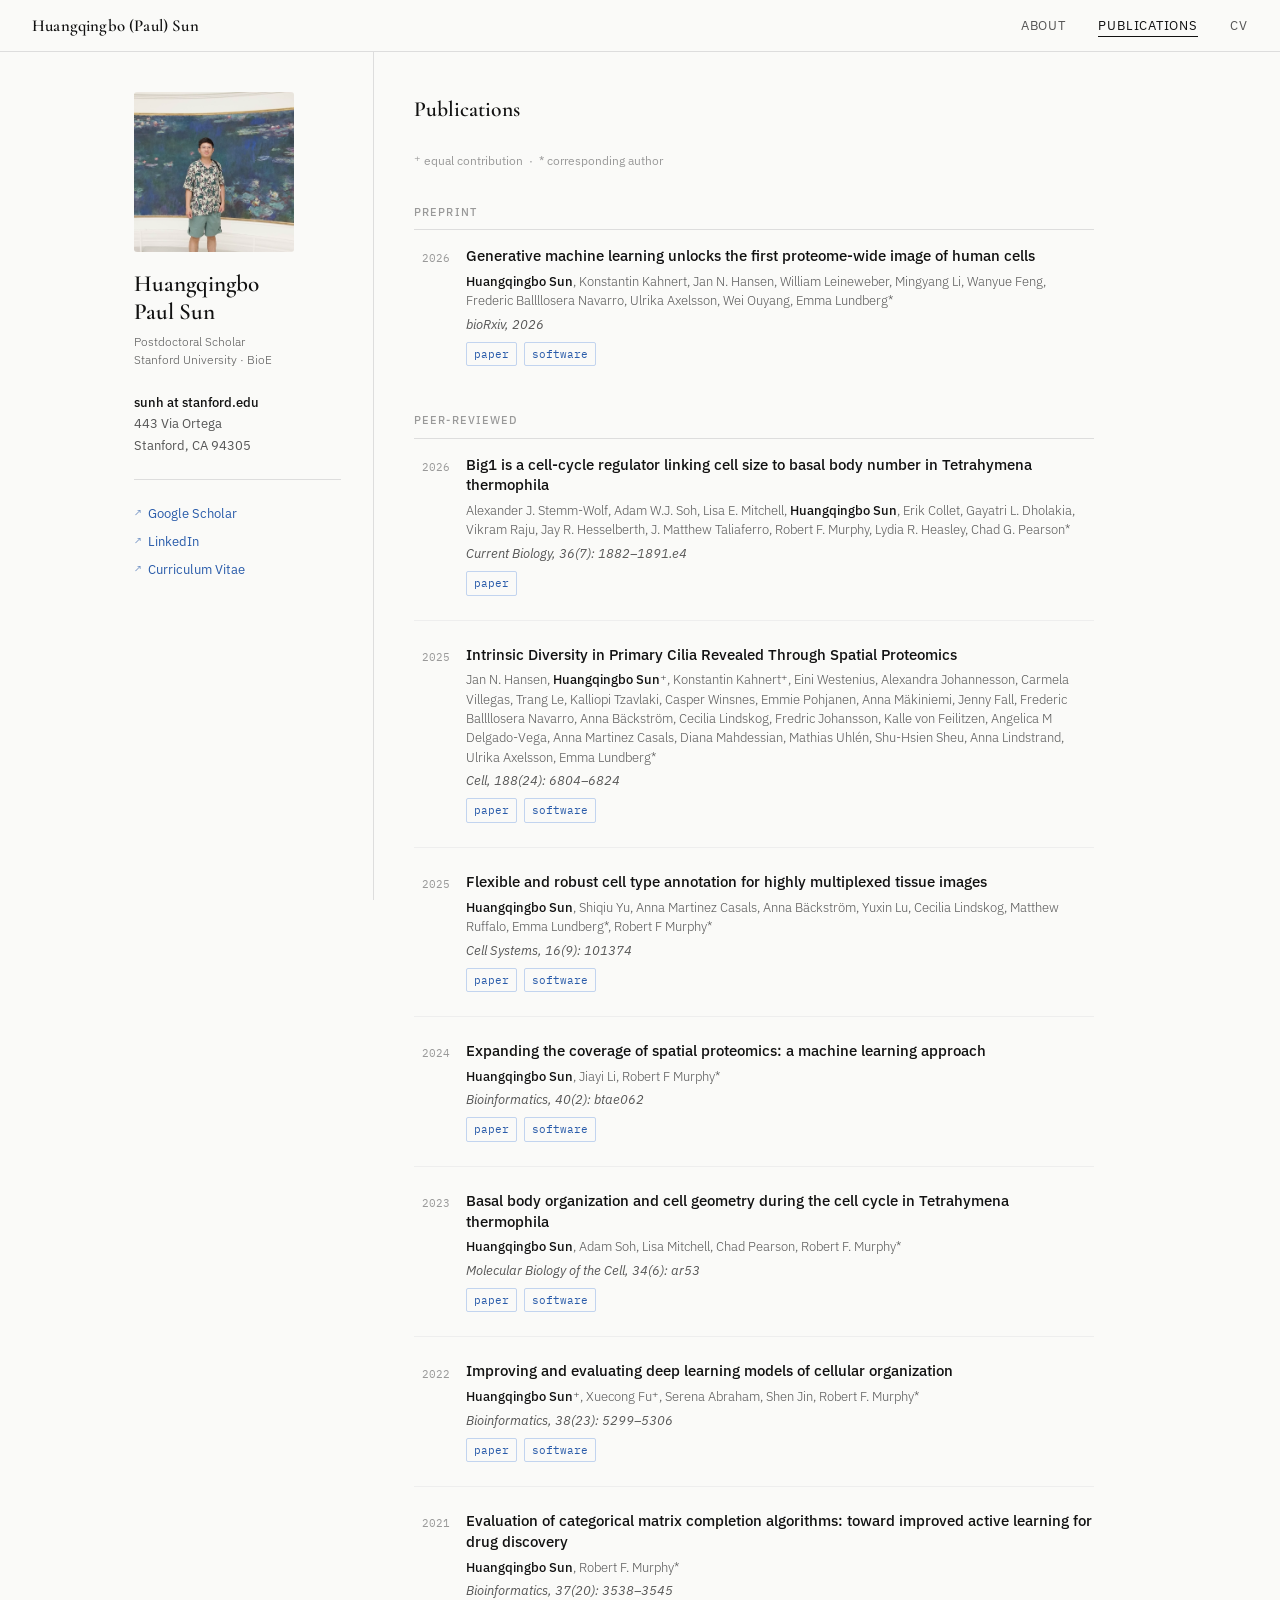
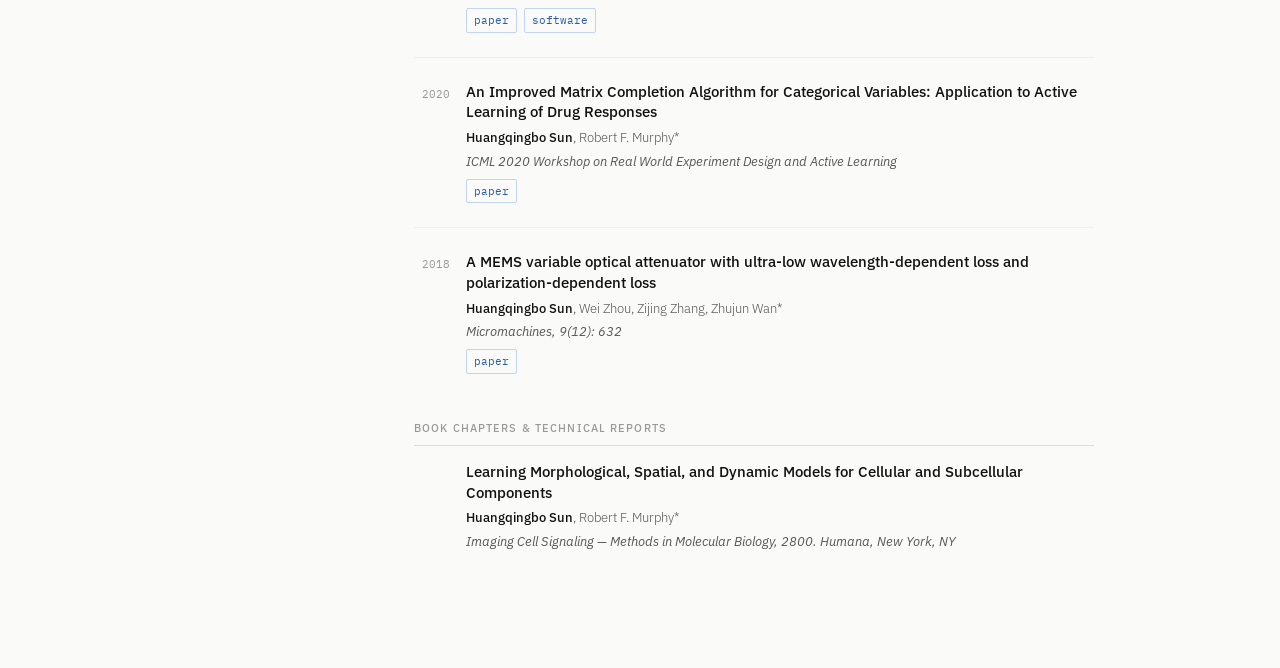
==== publications.html @ 9a3fd942 "may 15" ====
<!DOCTYPE html>
<html lang="en">
<head>
  <meta charset="utf-8">
  <meta name="viewport" content="width=device-width, initial-scale=1">
  <title>Publications — Huangqingbo (Paul) Sun</title>
  <link rel="preconnect" href="https://fonts.googleapis.com">
  <link href="https://fonts.googleapis.com/css2?family=Cormorant+Garamond:ital,wght@0,400;0,600;1,400&family=IBM+Plex+Sans:wght@300;400;500&family=IBM+Plex+Mono:wght@400&display=swap" rel="stylesheet">
  <link rel="stylesheet" href="style.css">
</head>
<body>

<header>
  <a href="index.html" class="site-name">Huangqingbo (Paul) Sun</a>
  <nav>
    <a href="index.html">About</a>
    <a href="publications.html" class="active">Publications</a>
    <a href="Curriculum Vitae Paul.pdf">CV</a>
  </nav>
</header>

<div class="shell">
  <aside>
    <img src="img/photo2.jpg" alt="Huangqingbo Sun">
    <div class="aside-text">
      <div class="name">Huangqingbo<br>Paul Sun</div>
      <div class="title-line">Postdoctoral Scholar<br>Stanford University · BioE</div>
      <div class="contact-block">
        <strong>sunh at stanford.edu</strong><br>
        443 Via Ortega<br>
        Stanford, CA 94305
      </div>
      <ul class="sidebar-links">
        <li><a href="https://scholar.google.com/citations?user=6f1FRVIAAAAJ">Google Scholar</a></li>
        <li><a href="https://www.linkedin.com/in/huangqingbo-sun-7197a1194/">LinkedIn</a></li>
        <li><a href="Curriculum Vitae Paul.pdf">Curriculum Vitae</a></li>
      </ul>
    </div>
  </aside>

  <main>
    <div class="section-head">
      <h2>Publications</h2>
    </div>
    <p class="pub-note">⁺ equal contribution &nbsp;·&nbsp; * corresponding author</p>

    <!-- Preprints -->
    <div class="pub-group">
      <div class="pub-group-label">Preprint</div>

      <div class="pub">
        <div class="pub-year">2026</div>
        <div class="pub-body">
          <div class="pub-title">Generative machine learning unlocks the first proteome-wide image of human cells</div>
          <div class="pub-authors">
            <strong>Huangqingbo Sun</strong>, Konstantin Kahnert, Jan N. Hansen, William Leineweber, Mingyang Li,
            Wanyue Feng, Frederic Ballllosera Navarro, Ulrika Axelsson, Wei Ouyang, Emma Lundberg*
          </div>
          <div class="pub-venue">bioRxiv, 2026</div>
          <div class="pub-links">
            <a class="pub-link" href="https://www.biorxiv.org/content/10.64898/2026.03.31.715748v1">paper</a>
            <a class="pub-link" href="https://github.com/CellProfiling/ProtiCelli">software</a>
          </div>
        </div>
      </div>
    </div>

    <!-- Peer-reviewed -->
    <div class="pub-group">
      <div class="pub-group-label">Peer-reviewed</div>

      <div class="pub">
        <div class="pub-year">2026</div>
        <div class="pub-body">
          <div class="pub-title">Big1 is a cell-cycle regulator linking cell size to basal body number in Tetrahymena thermophila</div>
          <div class="pub-authors">
            Alexander J. Stemm-Wolf, Adam W.J. Soh, Lisa E. Mitchell, <strong>Huangqingbo Sun</strong>, Erik Collet,
            Gayatri L. Dholakia, Vikram Raju, Jay R. Hesselberth, J. Matthew Taliaferro, Robert F. Murphy,
            Lydia R. Heasley, Chad G. Pearson*
          </div>
          <div class="pub-venue">Current Biology, 36(7): 1882–1891.e4</div>
          <div class="pub-links">
            <a class="pub-link" href="https://www.cell.com/current-biology/fulltext/S0960-9822(26)00252-6">paper</a>
          </div>
        </div>
      </div>

      <div class="pub">
        <div class="pub-year">2025</div>
        <div class="pub-body">
          <div class="pub-title">Intrinsic Diversity in Primary Cilia Revealed Through Spatial Proteomics</div>
          <div class="pub-authors">
            Jan N. Hansen, <strong>Huangqingbo Sun</strong>⁺, Konstantin Kahnert⁺, Eini Westenius, Alexandra Johannesson,
            Carmela Villegas, Trang Le, Kalliopi Tzavlaki, Casper Winsnes, Emmie Pohjanen, Anna Mäkiniemi, Jenny Fall,
            Frederic Ballllosera Navarro, Anna Bäckström, Cecilia Lindskog, Fredric Johansson, Kalle von Feilitzen,
            Angelica M Delgado-Vega, Anna Martinez Casals, Diana Mahdessian, Mathias Uhlén, Shu-Hsien Sheu,
            Anna Lindstrand, Ulrika Axelsson, Emma Lundberg*
          </div>
          <div class="pub-venue">Cell, 188(24): 6804–6824</div>
          <div class="pub-links">
            <a class="pub-link" href="https://www.cell.com/cell/fulltext/S0092-8674(25)01029-3">paper</a>
            <a class="pub-link" href="https://github.com/CellProfiling/HPA_Cilia_Study_Code">software</a>
          </div>
        </div>
      </div>

      <div class="pub">
        <div class="pub-year">2025</div>
        <div class="pub-body">
          <div class="pub-title">Flexible and robust cell type annotation for highly multiplexed tissue images</div>
          <div class="pub-authors">
            <strong>Huangqingbo Sun</strong>, Shiqiu Yu, Anna Martinez Casals, Anna Bäckström, Yuxin Lu,
            Cecilia Lindskog, Matthew Ruffalo, Emma Lundberg*, Robert F Murphy*
          </div>
          <div class="pub-venue">Cell Systems, 16(9): 101374</div>
          <div class="pub-links">
            <a class="pub-link" href="https://www.cell.com/cell-systems/fulltext/S2405-4712(25)00207-8">paper</a>
            <a class="pub-link" href="https://github.com/sun-huangqingbo/multiplexed-image-annotator">software</a>
          </div>
        </div>
      </div>

      <div class="pub">
        <div class="pub-year">2024</div>
        <div class="pub-body">
          <div class="pub-title">Expanding the coverage of spatial proteomics: a machine learning approach</div>
          <div class="pub-authors">
            <strong>Huangqingbo Sun</strong>, Jiayi Li, Robert F Murphy*
          </div>
          <div class="pub-venue">Bioinformatics, 40(2): btae062</div>
          <div class="pub-links">
            <a class="pub-link" href="https://academic.oup.com/bioinformatics/article/40/2/btae062/7600423">paper</a>
            <a class="pub-link" href="https://github.com/murphygroup/CODEXPanelOptimization">software</a>
          </div>
        </div>
      </div>

      <div class="pub">
        <div class="pub-year">2023</div>
        <div class="pub-body">
          <div class="pub-title">Basal body organization and cell geometry during the cell cycle in Tetrahymena thermophila</div>
          <div class="pub-authors">
            <strong>Huangqingbo Sun</strong>, Adam Soh, Lisa Mitchell, Chad Pearson, Robert F. Murphy*
          </div>
          <div class="pub-venue">Molecular Biology of the Cell, 34(6): ar53</div>
          <div class="pub-links">
            <a class="pub-link" href="https://www.molbiolcell.org/doi/10.1091/mbc.E22-11-0508">paper</a>
            <a class="pub-link" href="https://github.com/murphygroup/TetAlyze">software</a>
          </div>
        </div>
      </div>

      <div class="pub">
        <div class="pub-year">2022</div>
        <div class="pub-body">
          <div class="pub-title">Improving and evaluating deep learning models of cellular organization</div>
          <div class="pub-authors">
            <strong>Huangqingbo Sun</strong>⁺, Xuecong Fu⁺, Serena Abraham, Shen Jin, Robert F. Murphy*
          </div>
          <div class="pub-venue">Bioinformatics, 38(23): 5299–5306</div>
          <div class="pub-links">
            <a class="pub-link" href="https://doi.org/10.1093/bioinformatics/btac688">paper</a>
            <a class="pub-link" href="https://murphylab.cbd.cmu.edu/Software/2022_insilico/">software</a>
          </div>
        </div>
      </div>

      <div class="pub">
        <div class="pub-year">2021</div>
        <div class="pub-body">
          <div class="pub-title">Evaluation of categorical matrix completion algorithms: toward improved active learning for drug discovery</div>
          <div class="pub-authors">
            <strong>Huangqingbo Sun</strong>, Robert F. Murphy*
          </div>
          <div class="pub-venue">Bioinformatics, 37(20): 3538–3545</div>
          <div class="pub-links">
            <a class="pub-link" href="https://academic.oup.com/bioinformatics/article/37/20/3538/6275258">paper</a>
            <a class="pub-link" href="http://murphylab.web.cmu.edu/software/2021_categorical/">software</a>
          </div>
        </div>
      </div>

      <div class="pub">
        <div class="pub-year">2020</div>
        <div class="pub-body">
          <div class="pub-title">An Improved Matrix Completion Algorithm for Categorical Variables: Application to Active Learning of Drug Responses</div>
          <div class="pub-authors">
            <strong>Huangqingbo Sun</strong>, Robert F. Murphy*
          </div>
          <div class="pub-venue">ICML 2020 Workshop on Real World Experiment Design and Active Learning</div>
          <div class="pub-links">
            <a class="pub-link" href="https://realworldml.github.io/files/cr/15_SunAndMurphyRevised.pdf">paper</a>
          </div>
        </div>
      </div>

      <div class="pub">
        <div class="pub-year">2018</div>
        <div class="pub-body">
          <div class="pub-title">A MEMS variable optical attenuator with ultra-low wavelength-dependent loss and polarization-dependent loss</div>
          <div class="pub-authors">
            <strong>Huangqingbo Sun</strong>, Wei Zhou, Zijing Zhang, Zhujun Wan*
          </div>
          <div class="pub-venue">Micromachines, 9(12): 632</div>
          <div class="pub-links">
            <a class="pub-link" href="https://www.mdpi.com/2072-666X/9/12/632">paper</a>
          </div>
        </div>
      </div>
    </div>

    <!-- Book chapters -->
    <div class="pub-group">
      <div class="pub-group-label">Book chapters &amp; technical reports</div>

      <div class="pub">
        <div class="pub-year"></div>
        <div class="pub-body">
          <div class="pub-title">Learning Morphological, Spatial, and Dynamic Models for Cellular and Subcellular Components</div>
          <div class="pub-authors">
            <strong>Huangqingbo Sun</strong>, Robert F. Murphy*
          </div>
          <div class="pub-venue">Imaging Cell Signaling — Methods in Molecular Biology, 2800. Humana, New York, NY</div>
        </div>
      </div>
    </div>
  </main>
</div>

</body>
</html>
---- style.css ----
*, *::before, *::after { box-sizing: border-box; margin: 0; padding: 0; }

:root {
  --ink: #111;
  --ink-mid: #555;
  --ink-light: #999;
  --bg: #fafaf8;
  --rule: #ddd;
  --accent: #2a5caa;
  --accent-hover: #1a3d7a;
  --sidebar-w: 240px;
  --font-serif: 'Cormorant Garamond', Georgia, serif;
  --font-sans: 'IBM Plex Sans', system-ui, sans-serif;
  --font-mono: 'IBM Plex Mono', monospace;
}

html { scroll-behavior: smooth; }

body {
  font-family: var(--font-sans);
  font-size: 15px;
  line-height: 1.65;
  color: var(--ink);
  background: var(--bg);
}

/* ── Header ── */
header {
  position: sticky;
  top: 0;
  z-index: 100;
  background: var(--bg);
  border-bottom: 1px solid var(--rule);
  display: flex;
  align-items: center;
  justify-content: space-between;
  padding: 0 2rem;
  height: 52px;
}

.site-name {
  font-family: var(--font-serif);
  font-size: 1.05rem;
  font-weight: 600;
  letter-spacing: 0.01em;
  color: var(--ink);
  text-decoration: none;
}

nav a {
  font-size: 0.8rem;
  font-weight: 400;
  color: var(--ink-mid);
  text-decoration: none;
  letter-spacing: 0.06em;
  text-transform: uppercase;
  margin-left: 1.8rem;
  transition: color 0.15s;
  padding-bottom: 2px;
}

nav a:hover { color: var(--ink); }
nav a.active {
  color: var(--ink);
  border-bottom: 1.5px solid var(--ink);
}

/* ── Shell ── */
.shell {
  display: flex;
  min-height: calc(100vh - 52px);
  max-width: 1060px;
  margin: 0 auto;
  padding: 0 1.5rem;
}

/* ── Sidebar ── */
aside {
  width: var(--sidebar-w);
  flex-shrink: 0;
  padding: 2.5rem 2rem 2.5rem 0;
  position: sticky;
  top: 52px;
  height: calc(100vh - 52px);
  overflow-y: auto;
  border-right: 1px solid var(--rule);
}

aside img {
  width: 100%;
  max-width: 160px;
  aspect-ratio: 1/1;
  object-fit: cover;
  border-radius: 3px;
  display: block;
  margin-bottom: 1.2rem;
  filter: grayscale(8%);
}

.name {
  font-family: var(--font-serif);
  font-size: 1.45rem;
  font-weight: 600;
  line-height: 1.2;
  margin-bottom: 0.3rem;
}

.title-line {
  font-size: 0.78rem;
  color: var(--ink-mid);
  font-weight: 300;
  line-height: 1.5;
  margin-bottom: 1.4rem;
}

.contact-block {
  font-size: 0.8rem;
  color: var(--ink-mid);
  line-height: 1.7;
  margin-bottom: 1.4rem;
  padding-bottom: 1.4rem;
  border-bottom: 1px solid var(--rule);
}

.contact-block strong { color: var(--ink); font-weight: 500; }

.sidebar-links { list-style: none; }
.sidebar-links li { margin-bottom: 0.4rem; }
.sidebar-links a {
  font-size: 0.82rem;
  color: var(--accent);
  text-decoration: none;
  display: flex;
  align-items: center;
  gap: 0.35rem;
  transition: color 0.15s;
}
.sidebar-links a:hover { color: var(--accent-hover); text-decoration: underline; }
.sidebar-links a::before { content: '↗'; font-size: 0.75em; opacity: 0.7; }

/* ── Main ── */
main {
  flex: 1;
  padding: 2.5rem 0 4rem 2.5rem;
  min-width: 0;
}

/* ── Bio ── */
.bio {
  max-width: 640px;
  margin-bottom: 2.5rem;
  padding-bottom: 2.5rem;
  border-bottom: 1px solid var(--rule);
}

.bio p { font-weight: 300; color: #222; }
.bio p + p { margin-top: 0.8rem; }
.bio a { color: var(--accent); text-decoration: none; }
.bio a:hover { text-decoration: underline; }

/* ── Highlight cards (about page) ── */
.about-highlights { margin-bottom: 3rem; }

.highlight-grid {
  display: grid;
  grid-template-columns: repeat(3, 1fr);
  gap: 1rem;
  max-width: 640px;
}

.highlight-card {
  border: 1px solid var(--rule);
  border-radius: 3px;
  padding: 1rem 1.1rem;
  background: #fff;
}

.highlight-label {
  font-size: 0.7rem;
  text-transform: uppercase;
  letter-spacing: 0.08em;
  color: var(--ink-light);
  font-weight: 500;
  margin-bottom: 0.4rem;
}

.highlight-value {
  font-size: 0.88rem;
  font-weight: 500;
  color: var(--ink);
  line-height: 1.3;
  margin-bottom: 0.2rem;
}

.highlight-sub {
  font-size: 0.75rem;
  color: var(--ink-mid);
  font-weight: 300;
}

/* ── Section heads ── */
.section-head {
  display: flex;
  align-items: baseline;
  gap: 1rem;
  margin-bottom: 1.4rem;
}

.section-head h2 {
  font-family: var(--font-serif);
  font-size: 1.35rem;
  font-weight: 600;
  color: var(--ink);
}

.see-all {
  font-size: 0.78rem;
  color: var(--accent);
  text-decoration: none;
  margin-left: auto;
}
.see-all:hover { text-decoration: underline; }

/* ── Publication items ── */
.recent-pubs { max-width: 680px; }

.pub {
  display: grid;
  grid-template-columns: 36px 1fr;
  gap: 0 1rem;
  margin-bottom: 1.5rem;
  padding-bottom: 1.5rem;
  border-bottom: 1px solid #eee;
}

.pub:last-child { border-bottom: none; margin-bottom: 0; padding-bottom: 0; }

.pub-year {
  font-family: var(--font-mono);
  font-size: 0.7rem;
  color: var(--ink-light);
  padding-top: 0.2rem;
  text-align: right;
}

.pub-body { min-width: 0; }

.pub-title {
  font-weight: 500;
  color: var(--ink);
  line-height: 1.4;
  margin-bottom: 0.3rem;
  font-size: 0.93rem;
}

.pub-authors {
  font-size: 0.81rem;
  color: var(--ink-mid);
  font-weight: 300;
  line-height: 1.5;
  margin-bottom: 0.2rem;
}

.pub-authors strong { color: var(--ink); font-weight: 500; }

.pub-venue {
  font-size: 0.79rem;
  color: var(--ink-mid);
  font-style: italic;
  margin-bottom: 0.45rem;
}

.pub-links { display: flex; flex-wrap: wrap; gap: 0.45rem; }

.pub-link {
  font-family: var(--font-mono);
  font-size: 0.7rem;
  color: var(--accent);
  text-decoration: none;
  padding: 2px 7px;
  border: 1px solid #c2d4ef;
  border-radius: 2px;
  transition: background 0.15s, color 0.15s;
  white-space: nowrap;
}
.pub-link:hover {
  background: var(--accent);
  color: #fff;
  border-color: var(--accent);
}

/* ── Publications page ── */
.pub-note {
  font-size: 0.78rem;
  color: var(--ink-light);
  margin-bottom: 2rem;
}

.pub-group { margin-bottom: 2.8rem; max-width: 680px; }

.pub-group-label {
  font-size: 0.7rem;
  text-transform: uppercase;
  letter-spacing: 0.1em;
  color: var(--ink-light);
  font-weight: 500;
  margin-bottom: 1rem;
  padding-bottom: 0.5rem;
  border-bottom: 1px solid var(--rule);
}

/* ── Mobile ── */
@media (max-width: 700px) {
  .shell { flex-direction: column; padding: 0 1rem; }

  aside {
    width: 100%;
    position: static;
    height: auto;
    padding: 2rem 0 1.5rem;
    border-right: none;
    border-bottom: 1px solid var(--rule);
    display: flex;
    flex-wrap: wrap;
    gap: 1.5rem;
    align-items: flex-start;
  }

  aside img { max-width: 90px; margin-bottom: 0; }
  .aside-text { flex: 1; min-width: 160px; }

  main { padding: 2rem 0 3rem; }
  header { padding: 0 1rem; }

  .highlight-grid { grid-template-columns: 1fr; }
  .pub { grid-template-columns: 30px 1fr; gap: 0 0.6rem; }
}
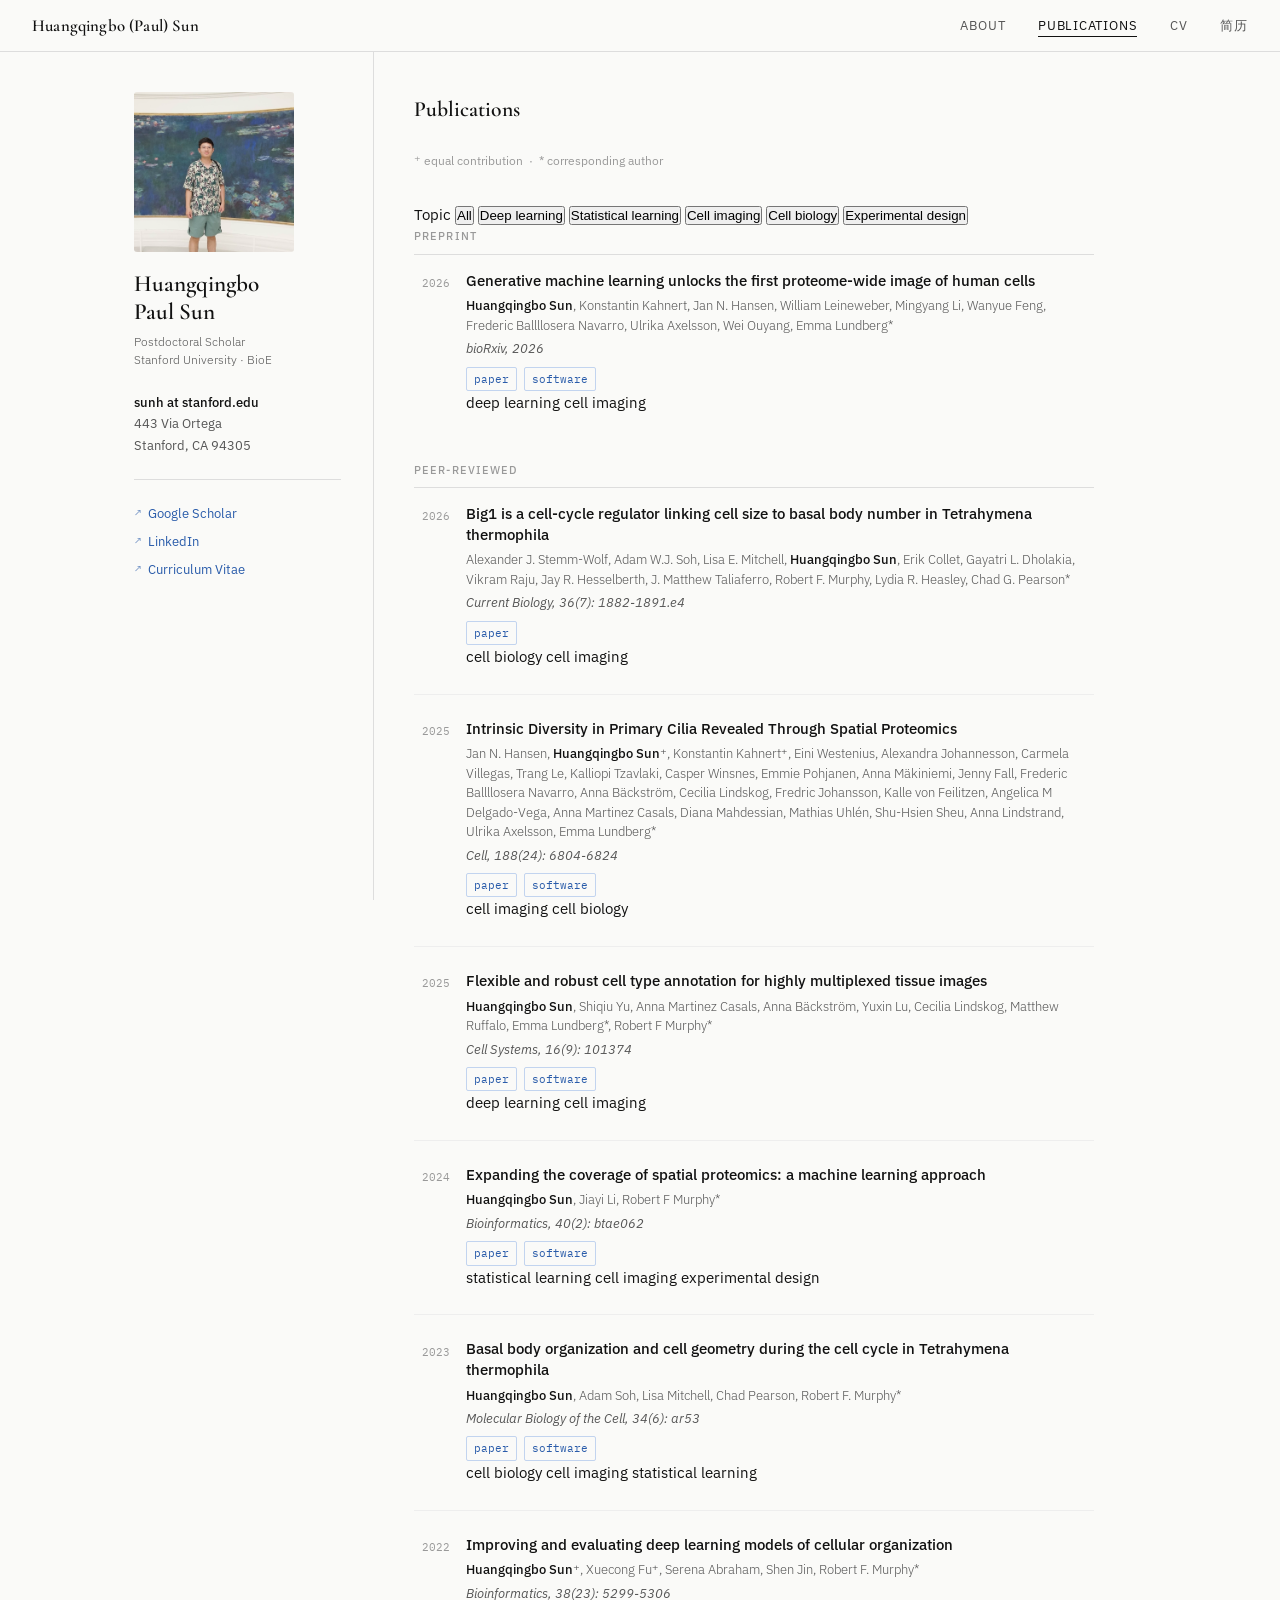
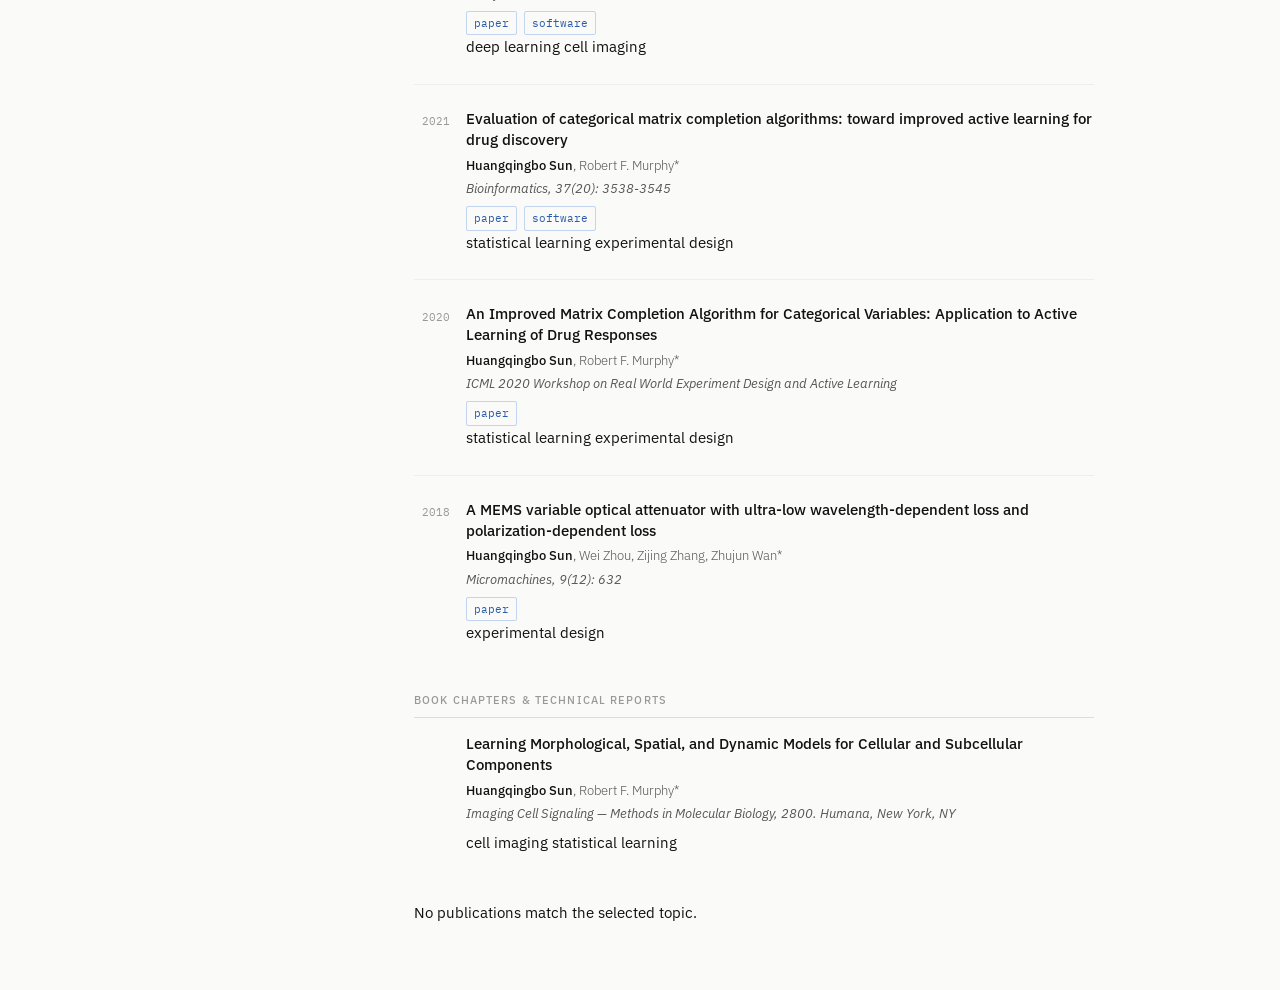
==== commit e2fd1f67: "111" ====
--- a/publications.html
+++ b/publications.html
@@ -16,6 +16,7 @@
     <a href="index.html">About</a>
     <a href="publications.html" class="active">Publications</a>
     <a href="Curriculum Vitae Paul.pdf">CV</a>
+    <a href="Curriculum Vitae Paul Chinese.pdf">简历</a>
   </nav>
 </header>
 
@@ -44,11 +45,22 @@
     </div>
     <p class="pub-note">⁺ equal contribution &nbsp;·&nbsp; * corresponding author</p>
 
+    <!-- Filter bar -->
+    <div class="filter-bar" id="filterBar">
+      <span class="filter-label">Topic</span>
+      <button class="filter-btn all-btn active" data-tag="all">All</button>
+      <button class="filter-btn" data-tag="deep-learning">Deep learning</button>
+      <button class="filter-btn" data-tag="statistical-learning">Statistical learning</button>
+      <button class="filter-btn" data-tag="cell-imaging">Cell imaging</button>
+      <button class="filter-btn" data-tag="cell-biology">Cell biology</button>
+      <button class="filter-btn" data-tag="experimental-design">Experimental design</button>
+    </div>
+
     <!-- Preprints -->
-    <div class="pub-group">
+    <div class="pub-group" id="group-preprint">
       <div class="pub-group-label">Preprint</div>
 
-      <div class="pub">
+      <div class="pub" data-tags="deep-learning cell-imaging">
         <div class="pub-year">2026</div>
         <div class="pub-body">
           <div class="pub-title">Generative machine learning unlocks the first proteome-wide image of human cells</div>
@@ -61,15 +73,19 @@
             <a class="pub-link" href="https://www.biorxiv.org/content/10.64898/2026.03.31.715748v1">paper</a>
             <a class="pub-link" href="https://github.com/CellProfiling/ProtiCelli">software</a>
           </div>
+          <div class="pub-tags">
+            <span class="pub-tag">deep learning</span>
+            <span class="pub-tag">cell imaging</span>
+          </div>
         </div>
       </div>
     </div>
 
     <!-- Peer-reviewed -->
-    <div class="pub-group">
+    <div class="pub-group" id="group-peer">
       <div class="pub-group-label">Peer-reviewed</div>
 
-      <div class="pub">
+      <div class="pub" data-tags="cell-biology cell-imaging">
         <div class="pub-year">2026</div>
         <div class="pub-body">
           <div class="pub-title">Big1 is a cell-cycle regulator linking cell size to basal body number in Tetrahymena thermophila</div>
@@ -78,14 +94,18 @@
             Gayatri L. Dholakia, Vikram Raju, Jay R. Hesselberth, J. Matthew Taliaferro, Robert F. Murphy,
             Lydia R. Heasley, Chad G. Pearson*
           </div>
-          <div class="pub-venue">Current Biology, 36(7): 1882–1891.e4</div>
+          <div class="pub-venue">Current Biology, 36(7): 1882-1891.e4</div>
           <div class="pub-links">
             <a class="pub-link" href="https://www.cell.com/current-biology/fulltext/S0960-9822(26)00252-6">paper</a>
           </div>
-        </div>
-      </div>
-
-      <div class="pub">
+          <div class="pub-tags">
+            <span class="pub-tag">cell biology</span>
+            <span class="pub-tag">cell imaging</span>
+          </div>
+        </div>
+      </div>
+
+      <div class="pub" data-tags="cell-imaging cell-biology">
         <div class="pub-year">2025</div>
         <div class="pub-body">
           <div class="pub-title">Intrinsic Diversity in Primary Cilia Revealed Through Spatial Proteomics</div>
@@ -96,15 +116,19 @@
             Angelica M Delgado-Vega, Anna Martinez Casals, Diana Mahdessian, Mathias Uhlén, Shu-Hsien Sheu,
             Anna Lindstrand, Ulrika Axelsson, Emma Lundberg*
           </div>
-          <div class="pub-venue">Cell, 188(24): 6804–6824</div>
+          <div class="pub-venue">Cell, 188(24): 6804-6824</div>
           <div class="pub-links">
             <a class="pub-link" href="https://www.cell.com/cell/fulltext/S0092-8674(25)01029-3">paper</a>
             <a class="pub-link" href="https://github.com/CellProfiling/HPA_Cilia_Study_Code">software</a>
           </div>
-        </div>
-      </div>
-
-      <div class="pub">
+          <div class="pub-tags">
+            <span class="pub-tag">cell imaging</span>
+            <span class="pub-tag">cell biology</span>
+          </div>
+        </div>
+      </div>
+
+      <div class="pub" data-tags="deep-learning cell-imaging">
         <div class="pub-year">2025</div>
         <div class="pub-body">
           <div class="pub-title">Flexible and robust cell type annotation for highly multiplexed tissue images</div>
@@ -117,10 +141,14 @@
             <a class="pub-link" href="https://www.cell.com/cell-systems/fulltext/S2405-4712(25)00207-8">paper</a>
             <a class="pub-link" href="https://github.com/sun-huangqingbo/multiplexed-image-annotator">software</a>
           </div>
-        </div>
-      </div>
-
-      <div class="pub">
+          <div class="pub-tags">
+            <span class="pub-tag">deep learning</span>
+            <span class="pub-tag">cell imaging</span>
+          </div>
+        </div>
+      </div>
+
+      <div class="pub" data-tags="statistical-learning cell-imaging experimental-design">
         <div class="pub-year">2024</div>
         <div class="pub-body">
           <div class="pub-title">Expanding the coverage of spatial proteomics: a machine learning approach</div>
@@ -132,10 +160,15 @@
             <a class="pub-link" href="https://academic.oup.com/bioinformatics/article/40/2/btae062/7600423">paper</a>
             <a class="pub-link" href="https://github.com/murphygroup/CODEXPanelOptimization">software</a>
           </div>
-        </div>
-      </div>
-
-      <div class="pub">
+          <div class="pub-tags">
+            <span class="pub-tag">statistical learning</span>
+            <span class="pub-tag">cell imaging</span>
+            <span class="pub-tag">experimental design</span>
+          </div>
+        </div>
+      </div>
+
+      <div class="pub" data-tags="cell-biology cell-imaging statistical-learning">
         <div class="pub-year">2023</div>
         <div class="pub-body">
           <div class="pub-title">Basal body organization and cell geometry during the cell cycle in Tetrahymena thermophila</div>
@@ -147,40 +180,53 @@
             <a class="pub-link" href="https://www.molbiolcell.org/doi/10.1091/mbc.E22-11-0508">paper</a>
             <a class="pub-link" href="https://github.com/murphygroup/TetAlyze">software</a>
           </div>
-        </div>
-      </div>
-
-      <div class="pub">
+          <div class="pub-tags">
+            <span class="pub-tag">cell biology</span>
+            <span class="pub-tag">cell imaging</span>
+            <span class="pub-tag">statistical learning</span>
+          </div>
+        </div>
+      </div>
+
+      <div class="pub" data-tags="deep-learning cell-imaging">
         <div class="pub-year">2022</div>
         <div class="pub-body">
           <div class="pub-title">Improving and evaluating deep learning models of cellular organization</div>
           <div class="pub-authors">
             <strong>Huangqingbo Sun</strong>⁺, Xuecong Fu⁺, Serena Abraham, Shen Jin, Robert F. Murphy*
           </div>
-          <div class="pub-venue">Bioinformatics, 38(23): 5299–5306</div>
+          <div class="pub-venue">Bioinformatics, 38(23): 5299-5306</div>
           <div class="pub-links">
             <a class="pub-link" href="https://doi.org/10.1093/bioinformatics/btac688">paper</a>
             <a class="pub-link" href="https://murphylab.cbd.cmu.edu/Software/2022_insilico/">software</a>
           </div>
-        </div>
-      </div>
-
-      <div class="pub">
+          <div class="pub-tags">
+            <span class="pub-tag">deep learning</span>
+            <span class="pub-tag">cell imaging</span>
+          </div>
+        </div>
+      </div>
+
+      <div class="pub" data-tags="statistical-learning experimental-design">
         <div class="pub-year">2021</div>
         <div class="pub-body">
           <div class="pub-title">Evaluation of categorical matrix completion algorithms: toward improved active learning for drug discovery</div>
           <div class="pub-authors">
             <strong>Huangqingbo Sun</strong>, Robert F. Murphy*
           </div>
-          <div class="pub-venue">Bioinformatics, 37(20): 3538–3545</div>
+          <div class="pub-venue">Bioinformatics, 37(20): 3538-3545</div>
           <div class="pub-links">
             <a class="pub-link" href="https://academic.oup.com/bioinformatics/article/37/20/3538/6275258">paper</a>
             <a class="pub-link" href="http://murphylab.web.cmu.edu/software/2021_categorical/">software</a>
           </div>
-        </div>
-      </div>
-
-      <div class="pub">
+          <div class="pub-tags">
+            <span class="pub-tag">statistical learning</span>
+            <span class="pub-tag">experimental design</span>
+          </div>
+        </div>
+      </div>
+
+      <div class="pub" data-tags="statistical-learning experimental-design">
         <div class="pub-year">2020</div>
         <div class="pub-body">
           <div class="pub-title">An Improved Matrix Completion Algorithm for Categorical Variables: Application to Active Learning of Drug Responses</div>
@@ -191,10 +237,14 @@
           <div class="pub-links">
             <a class="pub-link" href="https://realworldml.github.io/files/cr/15_SunAndMurphyRevised.pdf">paper</a>
           </div>
-        </div>
-      </div>
-
-      <div class="pub">
+          <div class="pub-tags">
+            <span class="pub-tag">statistical learning</span>
+            <span class="pub-tag">experimental design</span>
+          </div>
+        </div>
+      </div>
+
+      <div class="pub" data-tags="experimental-design">
         <div class="pub-year">2018</div>
         <div class="pub-body">
           <div class="pub-title">A MEMS variable optical attenuator with ultra-low wavelength-dependent loss and polarization-dependent loss</div>
@@ -205,15 +255,18 @@
           <div class="pub-links">
             <a class="pub-link" href="https://www.mdpi.com/2072-666X/9/12/632">paper</a>
           </div>
+          <div class="pub-tags">
+            <span class="pub-tag">experimental design</span>
+          </div>
         </div>
       </div>
     </div>
 
     <!-- Book chapters -->
-    <div class="pub-group">
+    <div class="pub-group" id="group-book">
       <div class="pub-group-label">Book chapters &amp; technical reports</div>
 
-      <div class="pub">
+      <div class="pub" data-tags="cell-imaging statistical-learning">
         <div class="pub-year"></div>
         <div class="pub-body">
           <div class="pub-title">Learning Morphological, Spatial, and Dynamic Models for Cellular and Subcellular Components</div>
@@ -221,11 +274,76 @@
             <strong>Huangqingbo Sun</strong>, Robert F. Murphy*
           </div>
           <div class="pub-venue">Imaging Cell Signaling — Methods in Molecular Biology, 2800. Humana, New York, NY</div>
-        </div>
-      </div>
-    </div>
+          <div class="pub-tags">
+            <span class="pub-tag">cell imaging</span>
+            <span class="pub-tag">statistical learning</span>
+          </div>
+        </div>
+      </div>
+    </div>
+
+    <p class="no-results" id="noResults">No publications match the selected topic.</p>
   </main>
 </div>
 
+<script>
+  const btns = document.querySelectorAll('.filter-btn');
+  const pubs = document.querySelectorAll('.pub');
+  const groups = document.querySelectorAll('.pub-group');
+  const noResults = document.getElementById('noResults');
+
+  let active = new Set();
+
+  btns.forEach(btn => {
+    btn.addEventListener('click', () => {
+      const tag = btn.dataset.tag;
+
+      if (tag === 'all') {
+        active.clear();
+        btns.forEach(b => b.classList.remove('active'));
+        btn.classList.add('active');
+      } else {
+        document.querySelector('.all-btn').classList.remove('active');
+        if (active.has(tag)) {
+          active.delete(tag);
+          btn.classList.remove('active');
+        } else {
+          active.add(tag);
+          btn.classList.add('active');
+        }
+        if (active.size === 0) {
+          document.querySelector('.all-btn').classList.add('active');
+        }
+      }
+
+      applyFilter();
+    });
+  });
+
+  function applyFilter() {
+    let anyVisible = false;
+
+    pubs.forEach(pub => {
+      if (active.size === 0) {
+        pub.classList.remove('hidden');
+        anyVisible = true;
+      } else {
+        const tags = (pub.dataset.tags || '').split(' ');
+        const match = [...active].some(t => tags.includes(t));
+        pub.classList.toggle('hidden', !match);
+        if (match) anyVisible = true;
+      }
+    });
+
+    // Hide group headers when all their pubs are hidden
+    groups.forEach(group => {
+      const visible = group.querySelectorAll('.pub:not(.hidden)').length > 0;
+      group.style.display = visible ? '' : 'none';
+    });
+
+    noResults.classList.toggle('visible', !anyVisible);
+  }
+</script>
+
 </body>
-</html>
+</html>
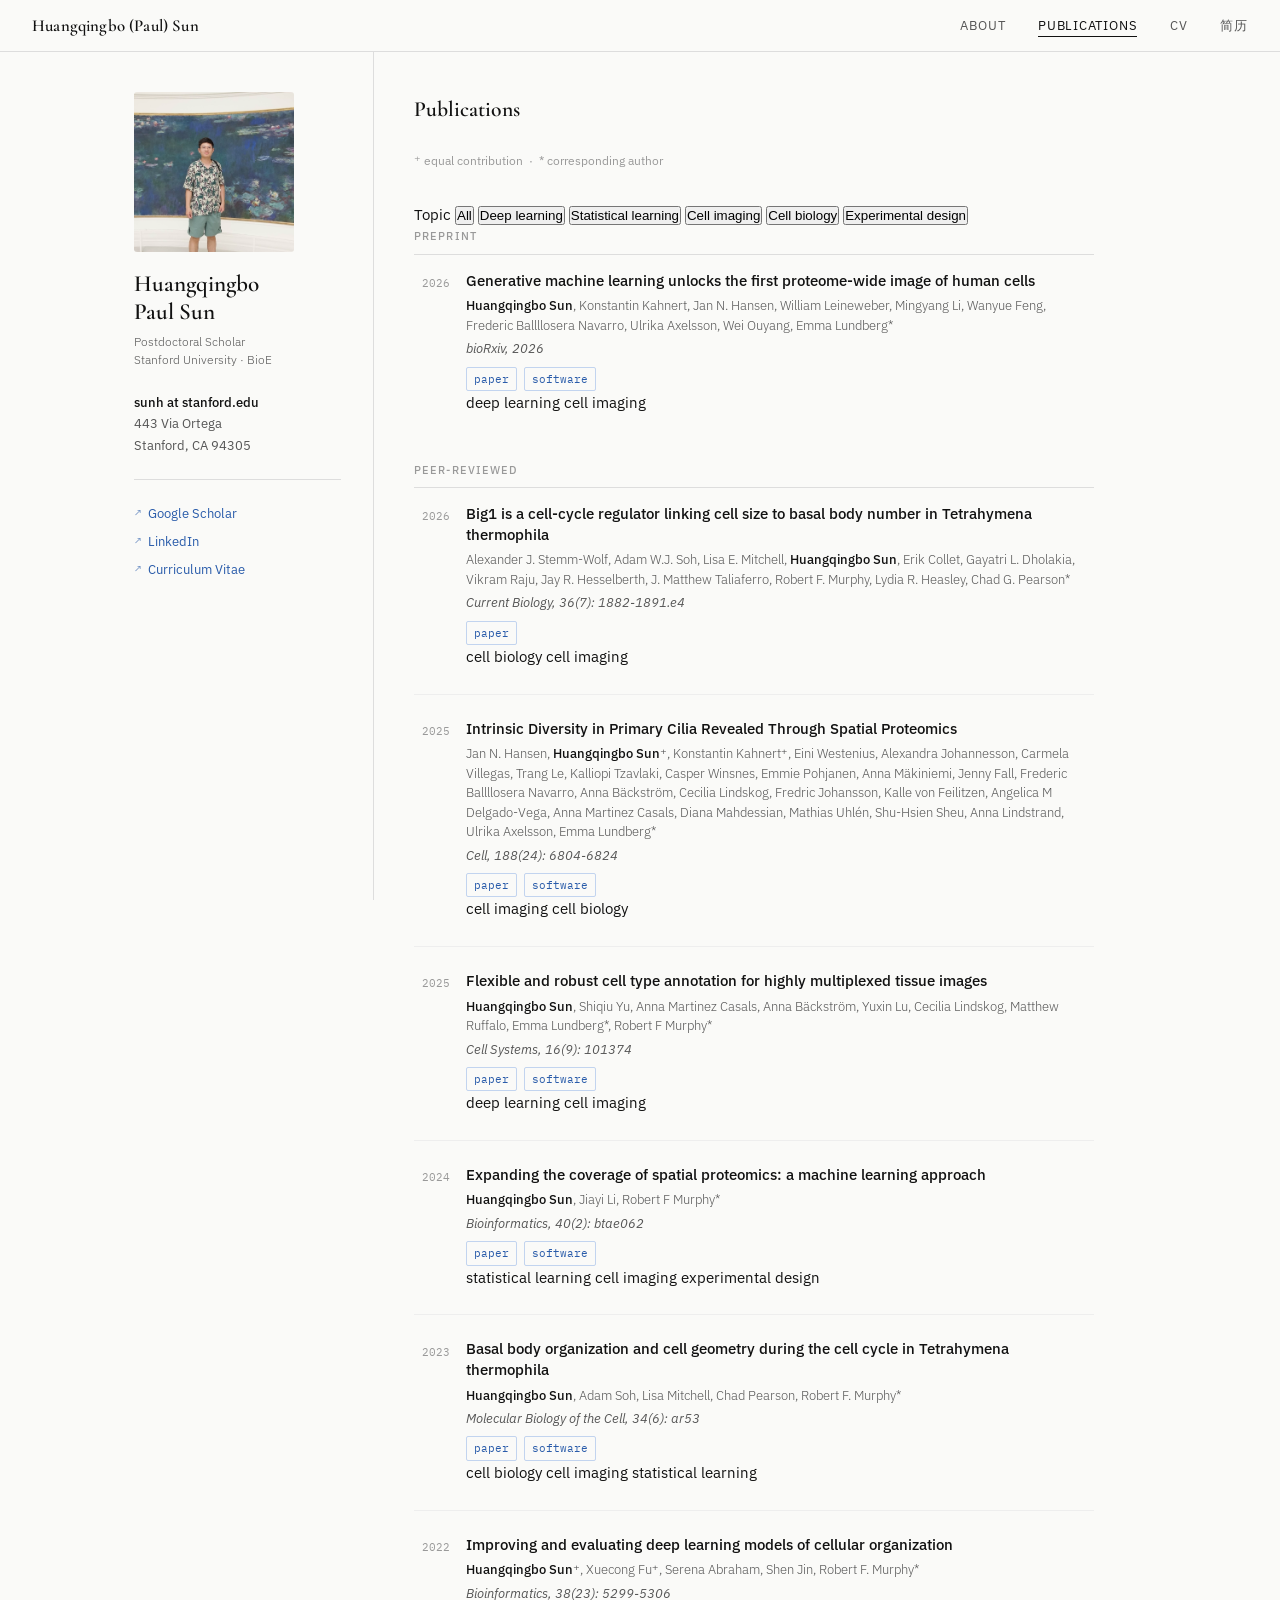
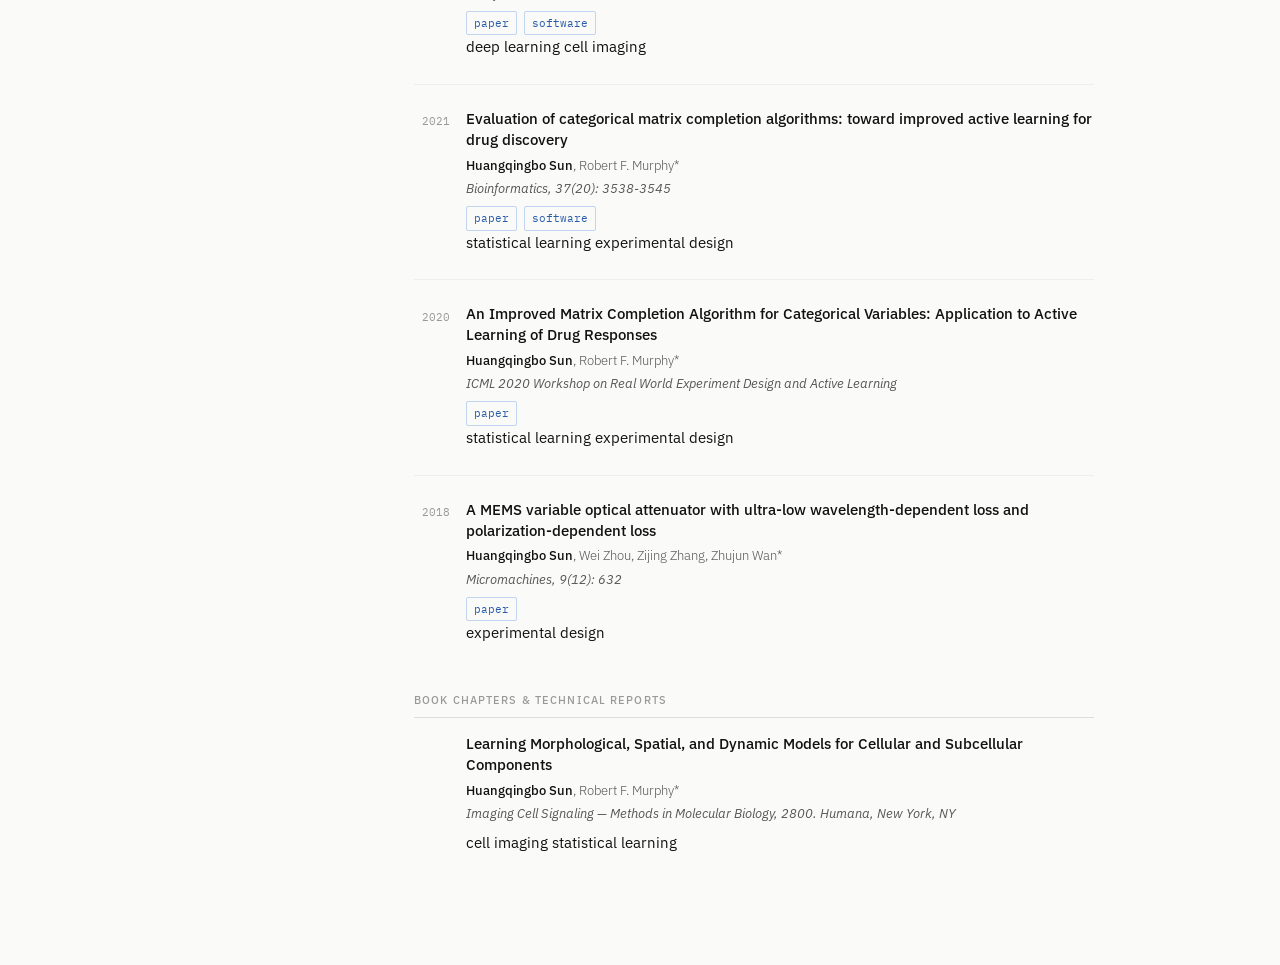
==== commit dfce76e4: "111" ====
--- a/publications.html
+++ b/publications.html
@@ -7,6 +7,11 @@
   <link rel="preconnect" href="https://fonts.googleapis.com">
   <link href="https://fonts.googleapis.com/css2?family=Cormorant+Garamond:ital,wght@0,400;0,600;1,400&family=IBM+Plex+Sans:wght@300;400;500&family=IBM+Plex+Mono:wght@400&display=swap" rel="stylesheet">
   <link rel="stylesheet" href="style.css">
+  <style>
+    .pub.hidden { display: none; }
+    .no-results { display: none; font-size: 0.85rem; color: #999; padding: 1.5rem 0; }
+    .no-results.visible { display: block; }
+  </style>
 </head>
 <body>
 
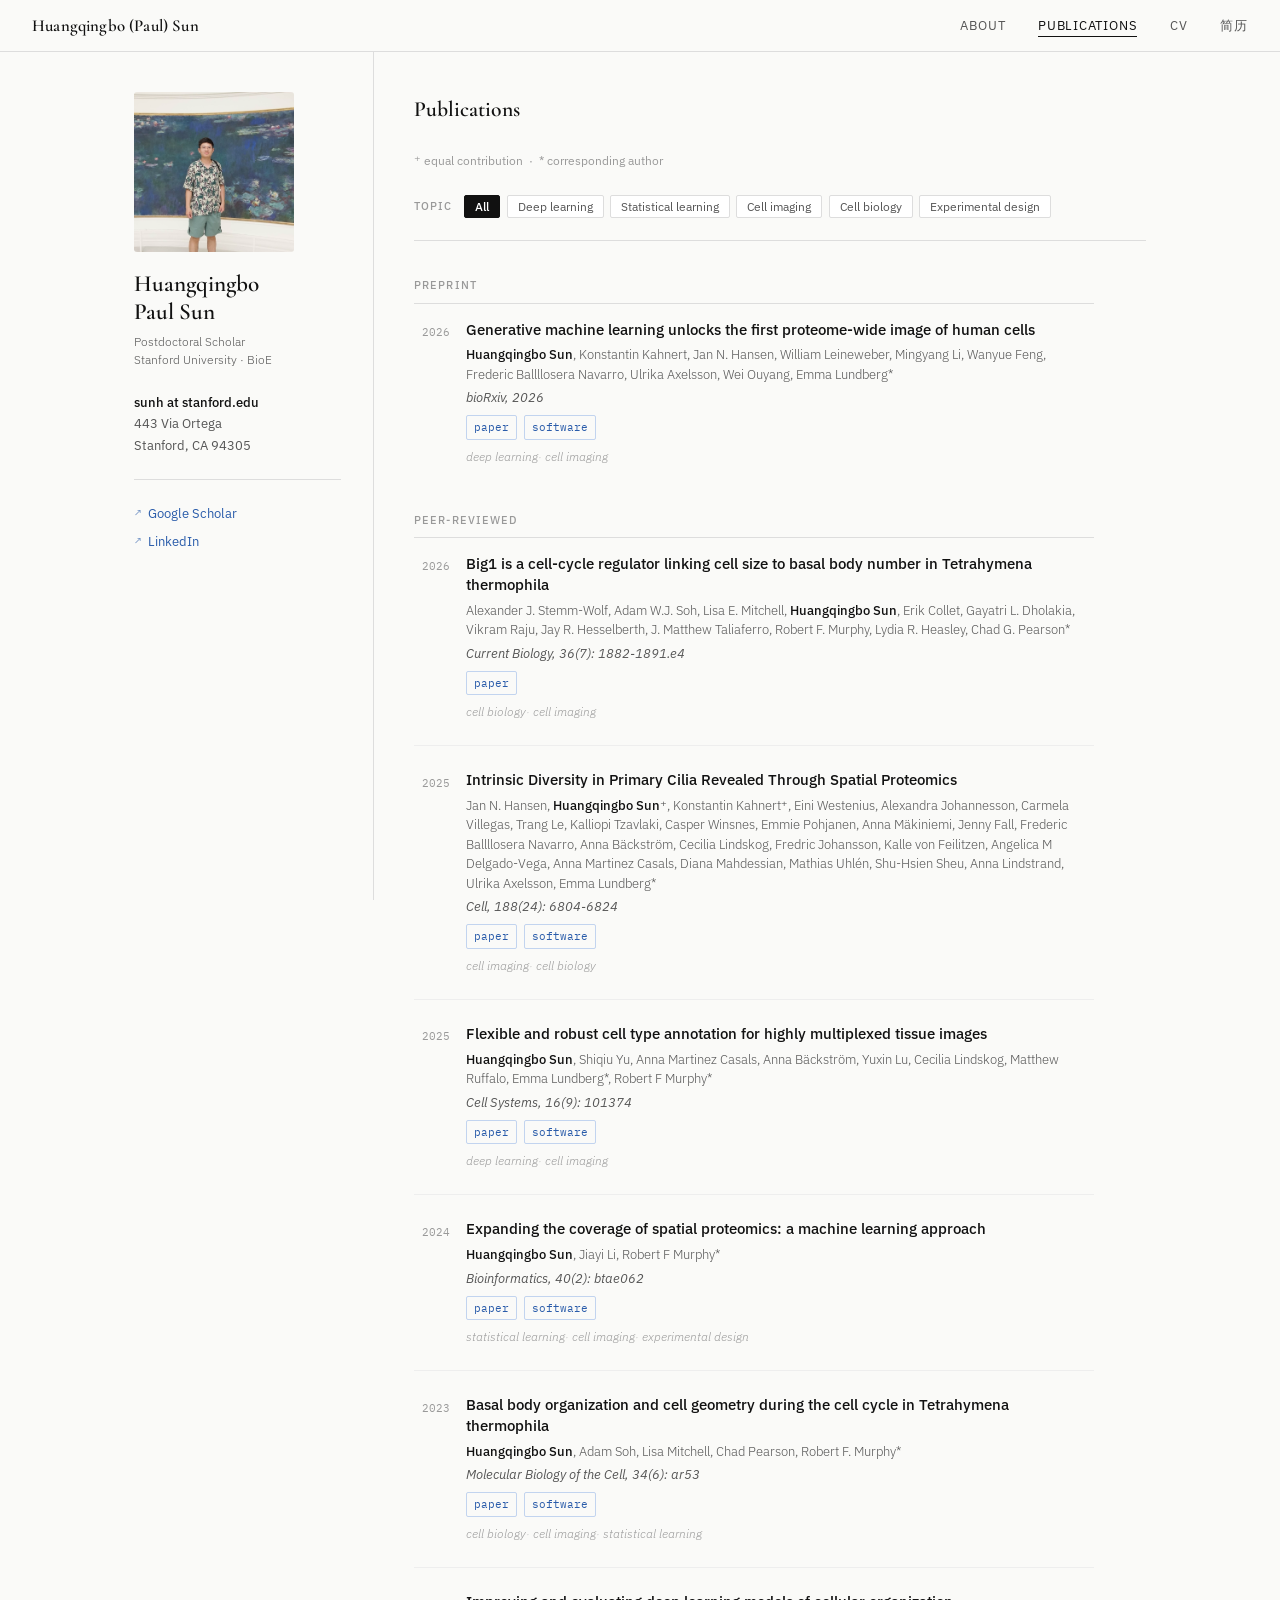
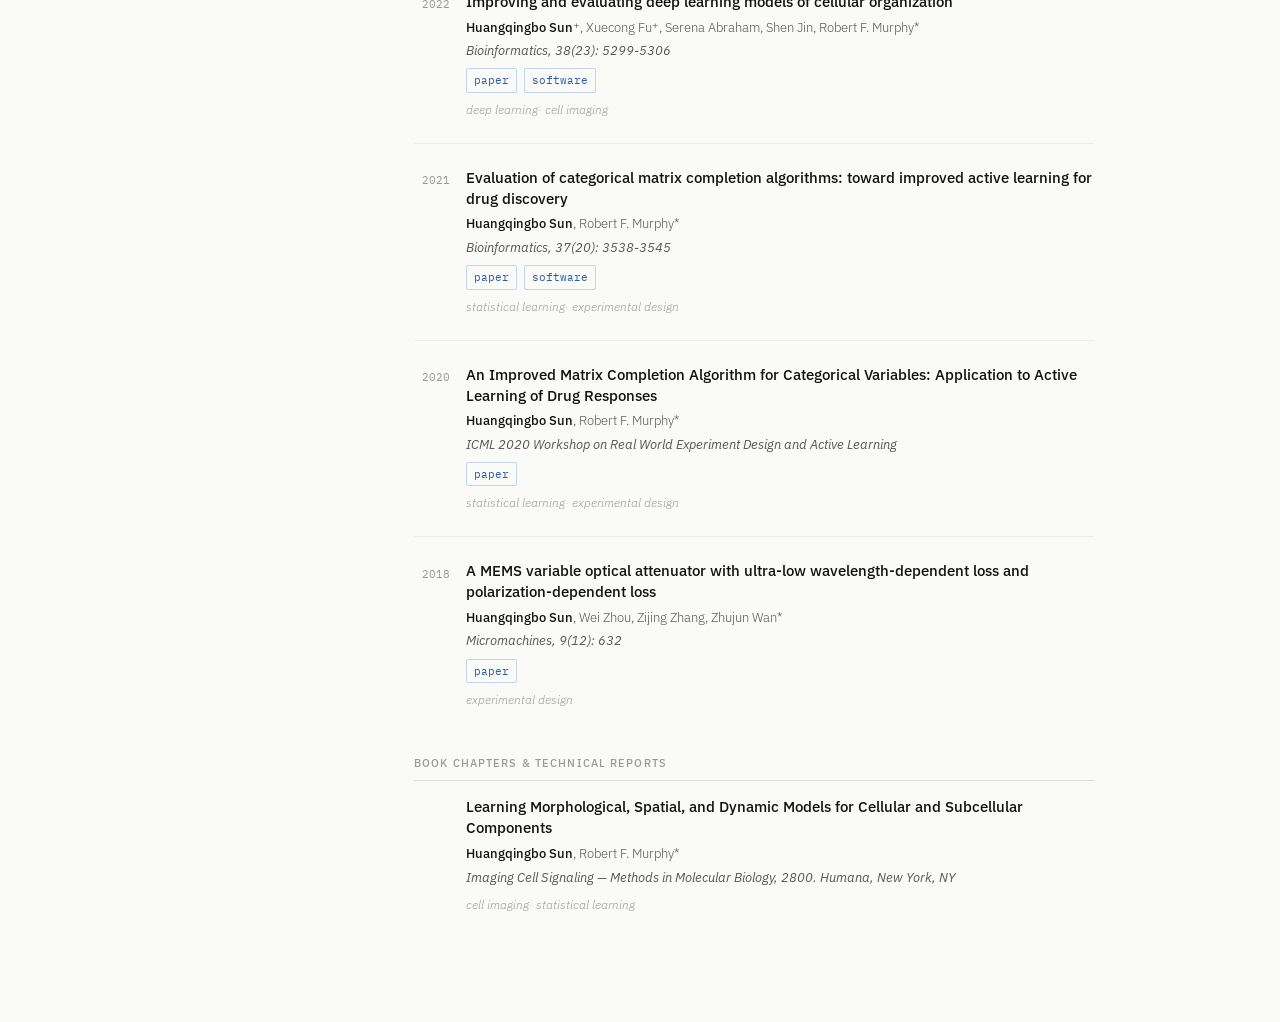
==== commit a5a2eb03: "1" ====
--- a/publications.html
+++ b/publications.html
@@ -39,7 +39,6 @@
       <ul class="sidebar-links">
         <li><a href="https://scholar.google.com/citations?user=6f1FRVIAAAAJ">Google Scholar</a></li>
         <li><a href="https://www.linkedin.com/in/huangqingbo-sun-7197a1194/">LinkedIn</a></li>
-        <li><a href="Curriculum Vitae Paul.pdf">Curriculum Vitae</a></li>
       </ul>
     </div>
   </aside>
--- a/style.css
+++ b/style.css
@@ -293,8 +293,112 @@
 .pub-note {
   font-size: 0.78rem;
   color: var(--ink-light);
-  margin-bottom: 2rem;
-}
+  margin-bottom: 1.5rem;
+}
+
+/* Filter bar */
+.filter-bar {
+  display: flex;
+  flex-wrap: wrap;
+  gap: 0.4rem;
+  margin-bottom: 2.2rem;
+  padding-bottom: 1.4rem;
+  border-bottom: 1px solid var(--rule);
+  align-items: center;
+}
+
+.filter-label {
+  font-size: 0.7rem;
+  text-transform: uppercase;
+  letter-spacing: 0.08em;
+  color: var(--ink-light);
+  font-weight: 500;
+  margin-right: 0.4rem;
+  white-space: nowrap;
+}
+
+.filter-btn {
+  font-family: var(--font-sans);
+  font-size: 0.75rem;
+  font-weight: 400;
+  color: var(--ink-mid);
+  background: #fff;
+  border: 1px solid var(--rule);
+  border-radius: 2px;
+  padding: 3px 10px;
+  cursor: pointer;
+  transition: background 0.12s, color 0.12s, border-color 0.12s;
+  white-space: nowrap;
+  user-select: none;
+}
+
+.filter-btn:hover {
+  border-color: #aaa;
+  color: var(--ink);
+  background: #f5f5f2;
+}
+
+.filter-btn.active {
+  background: var(--ink);
+  color: #fff;
+  border-color: var(--ink);
+  font-weight: 500;
+}
+
+.filter-btn.active::before {
+  content: '✕ ';
+  font-size: 0.6em;
+  opacity: 0.65;
+  vertical-align: 0.1em;
+}
+
+.filter-btn.all-btn.active {
+  background: var(--ink);
+  border-color: var(--ink);
+}
+
+.filter-btn.all-btn.active::before {
+  content: '';
+}
+
+/* Topic tags on publications */
+.pub-tags {
+  display: flex;
+  flex-wrap: wrap;
+  align-items: center;
+  gap: 0;
+  margin-top: 0.45rem;
+}
+
+.pub-tag {
+  font-family: var(--font-sans);
+  font-size: 0.72rem;
+  font-style: italic;
+  font-weight: 300;
+  color: var(--ink-light);
+  white-space: nowrap;
+}
+
+.pub-tag + .pub-tag::before {
+  content: ' · ';
+  color: var(--ink-light);
+  opacity: 0.5;
+}
+
+/* Hidden pub rows */
+.pub.hidden {
+  display: none;
+}
+
+/* Empty state */
+.no-results {
+  display: none;
+  font-size: 0.85rem;
+  color: var(--ink-light);
+  padding: 1.5rem 0;
+}
+
+.no-results.visible { display: block; }
 
 .pub-group { margin-bottom: 2.8rem; max-width: 680px; }
 
@@ -334,4 +438,4 @@
 
   .highlight-grid { grid-template-columns: 1fr; }
   .pub { grid-template-columns: 30px 1fr; gap: 0 0.6rem; }
-}
+}
